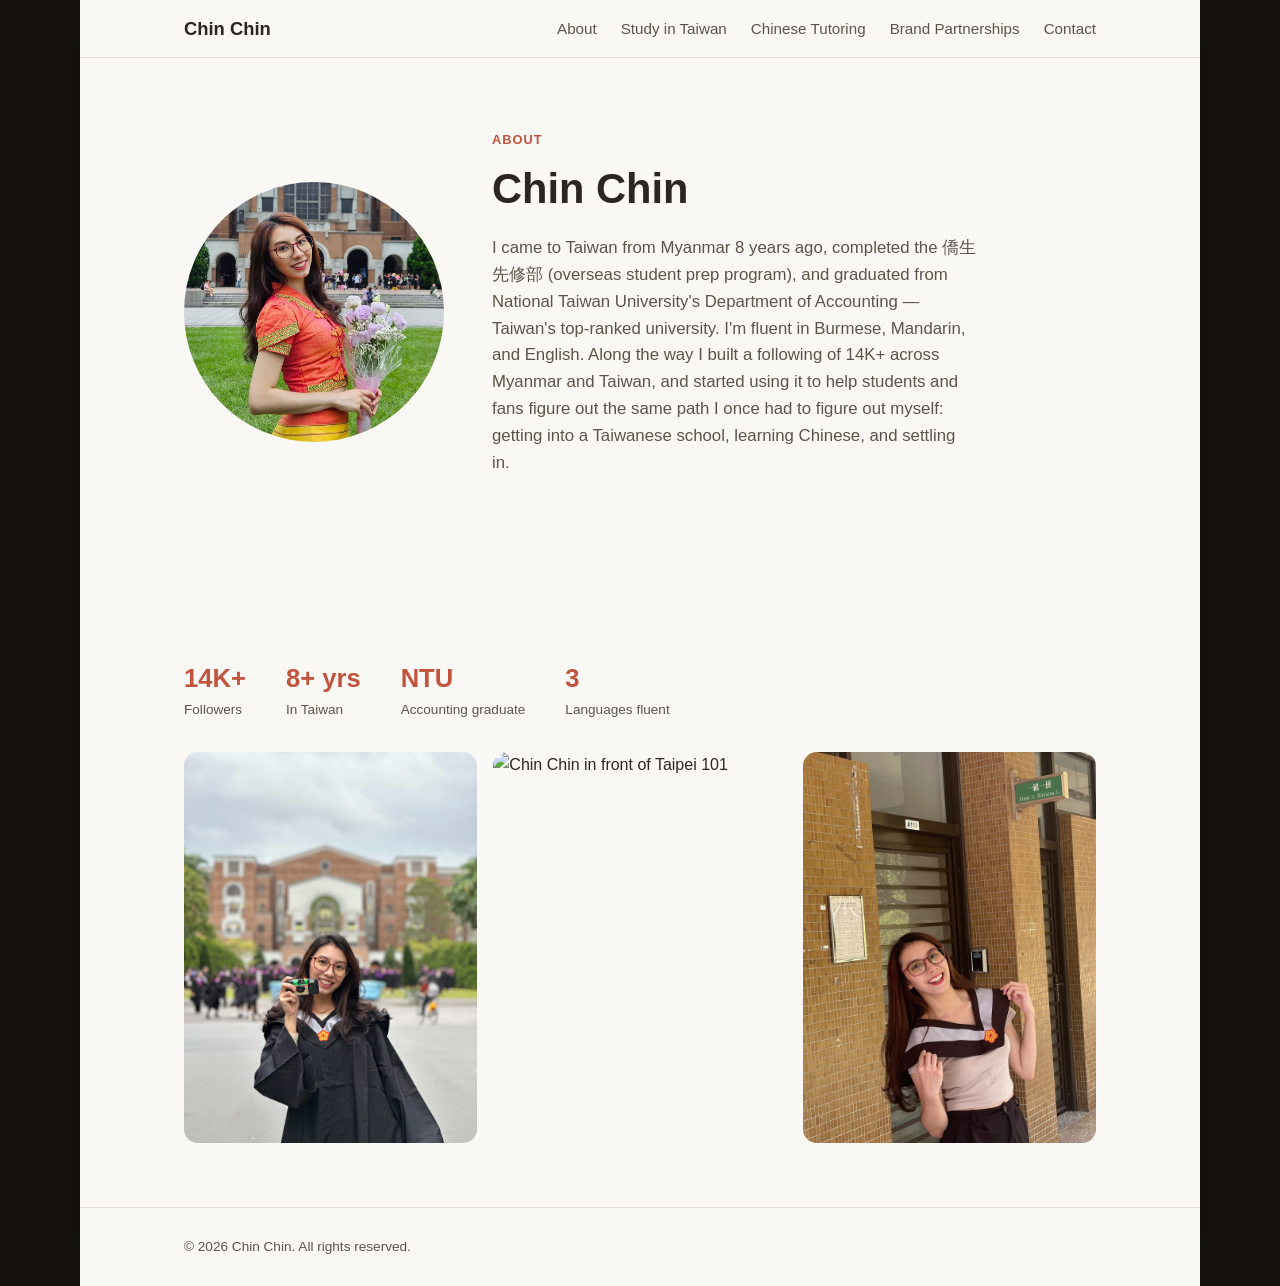
==== about.html @ 605bfd7a "Move full bio to a separate About page, trim homepage intro" ====
<!DOCTYPE html>
<html lang="en">
<head>
<meta charset="UTF-8">
<meta name="viewport" content="width=device-width, initial-scale=1.0">
<title>About Chin Chin | Chin Chin</title>
<meta name="description" content="About Chin Chin — Myanmar content creator based in Taiwan, National Taiwan University graduate, and guide for Myanmar students moving to Taiwan.">
<link rel="stylesheet" href="css/style.css">
</head>
<body>
<div class="page-shell">

<header class="site-header">
  <nav class="nav container">
    <a href="index.html" class="logo">Chin Chin</a>
    <button class="nav-toggle" id="navToggle" aria-label="Toggle menu">&#9776;</button>
    <ul class="nav-links" id="navLinks">
      <li><a href="about.html">About</a></li>
      <li><a href="index.html#study-abroad">Study in Taiwan</a></li>
      <li><a href="index.html#tutoring">Chinese Tutoring</a></li>
      <li><a href="index.html#partnerships">Brand Partnerships</a></li>
      <li><a href="index.html#contact">Contact</a></li>
    </ul>
  </nav>
</header>

<main>

  <!-- ABOUT HERO -->
  <section class="hero container">
    <img class="hero-photo" src="images/hero.jpg" alt="Chin Chin">
    <div class="hero-text">
      <p class="eyebrow">About</p>
      <h1>Chin Chin</h1>
      <p class="lead">
        I came to Taiwan from Myanmar 8 years ago, completed the 僑生先修部 (overseas
        student prep program), and graduated from National Taiwan University's
        Department of Accounting — Taiwan's top-ranked university. I'm fluent in
        Burmese, Mandarin, and English. Along the way I built a following of 14K+
        across Myanmar and Taiwan, and started using it to help students and fans
        figure out the same path I once had to figure out myself: getting into a
        Taiwanese school, learning Chinese, and settling in.
      </p>
    </div>
  </section>

  <!-- ABOUT DETAIL -->
  <section class="section container">
    <ul class="stat-row">
      <li><strong>14K+</strong><span>Followers</span></li>
      <li><strong>8+ yrs</strong><span>In Taiwan</span></li>
      <li><strong>NTU</strong><span>Accounting graduate</span></li>
      <li><strong>3</strong><span>Languages fluent</span></li>
    </ul>
    <div class="about-gallery">
      <img src="images/about-1.jpg" alt="Chin Chin at National Taiwan University on graduation day">
      <img src="images/about-2.jpg" alt="Chin Chin in front of Taipei 101">
      <img src="images/about-3.jpg" alt="Chin Chin at her senior high school">
    </div>
  </section>

</main>

<footer class="site-footer">
  <p class="container">&copy; <span id="year"></span> Chin Chin. All rights reserved.</p>
</footer>

</div>
<script src="js/main.js"></script>
</body>
</html>
---- css/style.css ----
:root {
  --color-bg: #faf8f5;
  --color-bg-alt: #f1ebe3;
  --color-ink: #2b2622;
  --color-ink-soft: #5c5449;
  --color-accent: #c1543c;
  --color-accent-soft: #e8c4b8;
  --color-border: #e4dcd0;
  --color-shell-bg: #17140f;
  --radius: 14px;
  --max-width: 960px;
  --shell-width: 1120px;
  --font: -apple-system, BlinkMacSystemFont, "Segoe UI", "Noto Sans TC", Roboto, sans-serif;
}

* { box-sizing: border-box; }

html, body {
  margin: 0;
  padding: 0;
}

body {
  font-family: var(--font);
  color: var(--color-ink);
  background: var(--color-shell-bg);
  line-height: 1.6;
}

.page-shell {
  max-width: var(--shell-width);
  margin: 0 auto;
  background: var(--color-bg);
  box-shadow: 0 0 80px rgba(0, 0, 0, 0.35);
}

.container {
  max-width: var(--max-width);
  margin: 0 auto;
  padding: 0 24px;
}

/* Header / nav */
.site-header {
  position: sticky;
  top: 0;
  background: rgba(250, 248, 245, 0.92);
  backdrop-filter: blur(6px);
  border-bottom: 1px solid var(--color-border);
  z-index: 10;
}

.nav {
  display: flex;
  align-items: center;
  justify-content: space-between;
  padding-top: 14px;
  padding-bottom: 14px;
}

.logo {
  font-weight: 700;
  font-size: 1.15rem;
  color: var(--color-ink);
  text-decoration: none;
}

.nav-links {
  list-style: none;
  display: flex;
  gap: 24px;
  margin: 0;
  padding: 0;
}

.nav-links a {
  color: var(--color-ink-soft);
  text-decoration: none;
  font-size: 0.95rem;
}

.nav-links a:hover { color: var(--color-accent); }

.nav-toggle {
  display: none;
  background: none;
  border: none;
  font-size: 1.4rem;
  cursor: pointer;
  color: var(--color-ink);
}

/* Hero */
.hero {
  display: flex;
  align-items: center;
  gap: 48px;
  padding: 72px 24px;
}

.hero-photo {
  flex: 0 0 260px;
  width: 260px;
  height: 260px;
  border-radius: 50%;
  object-fit: cover;
}

.about-gallery {
  display: flex;
  gap: 16px;
  margin-top: 32px;
}

.about-gallery img {
  flex: 1;
  width: 100%;
  min-width: 0;
  aspect-ratio: 3 / 4;
  object-fit: cover;
  object-position: top;
  border-radius: var(--radius);
}

@media (max-width: 720px) {
  .about-gallery {
    gap: 8px;
  }
}

.hero-text { flex: 1; min-width: 0; }

.eyebrow {
  text-transform: uppercase;
  letter-spacing: 0.08em;
  font-size: 0.8rem;
  color: var(--color-accent);
  font-weight: 600;
  margin: 0 0 12px;
}

h1 {
  font-size: clamp(1.8rem, 3.5vw, 2.6rem);
  line-height: 1.25;
  margin: 0 0 20px;
}

.lead {
  font-size: 1.05rem;
  color: var(--color-ink-soft);
  max-width: 52ch;
}

.cta-row {
  display: flex;
  gap: 14px;
  margin-top: 28px;
  flex-wrap: wrap;
}

.btn {
  display: inline-block;
  padding: 12px 22px;
  border-radius: 999px;
  text-decoration: none;
  font-weight: 600;
  font-size: 0.95rem;
  transition: transform 0.15s ease, box-shadow 0.15s ease;
}

.btn:hover { transform: translateY(-1px); }

.btn-primary {
  background: var(--color-accent);
  color: #fff;
}

.btn-secondary {
  background: transparent;
  color: var(--color-accent);
  border: 1.5px solid var(--color-accent);
}

/* Sections */
.section {
  padding: 64px 24px;
}

.section.alt {
  background: var(--color-bg-alt);
  border-radius: var(--radius);
}

.section h2 {
  font-size: 1.6rem;
  margin: 0 0 16px;
}

.section p {
  color: var(--color-ink-soft);
  max-width: 65ch;
}

/* Placeholder blocks (stand in for real photos) */
.placeholder-box {
  background: linear-gradient(135deg, var(--color-accent-soft), var(--color-bg-alt));
  display: flex;
  align-items: center;
  justify-content: center;
  text-align: center;
  color: var(--color-ink-soft);
  font-size: 0.85rem;
  padding: 12px;
}

/* Stats */
.stat-row {
  list-style: none;
  display: flex;
  gap: 40px;
  padding: 0;
  margin: 28px 0 0;
  flex-wrap: wrap;
}

.stat-row li {
  display: flex;
  flex-direction: column;
}

.stat-row strong {
  font-size: 1.6rem;
  color: var(--color-accent);
}

.stat-row span {
  font-size: 0.85rem;
  color: var(--color-ink-soft);
}

/* Form embed placeholder */
.form-embed {
  margin-top: 24px;
  border: 1.5px dashed var(--color-border);
  border-radius: var(--radius);
  padding: 32px;
  background: #fff;
}

.form-placeholder-note {
  margin: 0;
  color: var(--color-ink-soft);
  font-style: italic;
  text-align: center;
}

/* Form embed with a real Google Form loaded */
.form-embed.has-form {
  border-style: solid;
  padding: 0;
  overflow: hidden;
}

.form-embed.has-form iframe {
  display: block;
  width: 100%;
  border: none;
}

/* Contact links */
.contact-links {
  list-style: none;
  padding: 0;
  display: flex;
  gap: 20px;
  flex-wrap: wrap;
}

.contact-links a {
  color: var(--color-accent);
  text-decoration: none;
  font-weight: 600;
}

/* Footer */
.site-footer {
  border-top: 1px solid var(--color-border);
  padding: 28px 0;
  color: var(--color-ink-soft);
  font-size: 0.85rem;
}

/* Responsive */
@media (max-width: 720px) {
  .hero {
    flex-direction: column;
    text-align: center;
    padding: 48px 24px;
  }

  .cta-row { justify-content: center; }

  .nav-toggle { display: block; }

  .nav-links {
    display: none;
    position: absolute;
    top: 100%;
    left: 0;
    right: 0;
    background: var(--color-bg);
    flex-direction: column;
    padding: 16px 24px;
    border-bottom: 1px solid var(--color-border);
  }

  .nav-links.open { display: flex; }

  .stat-row { gap: 28px; }
}
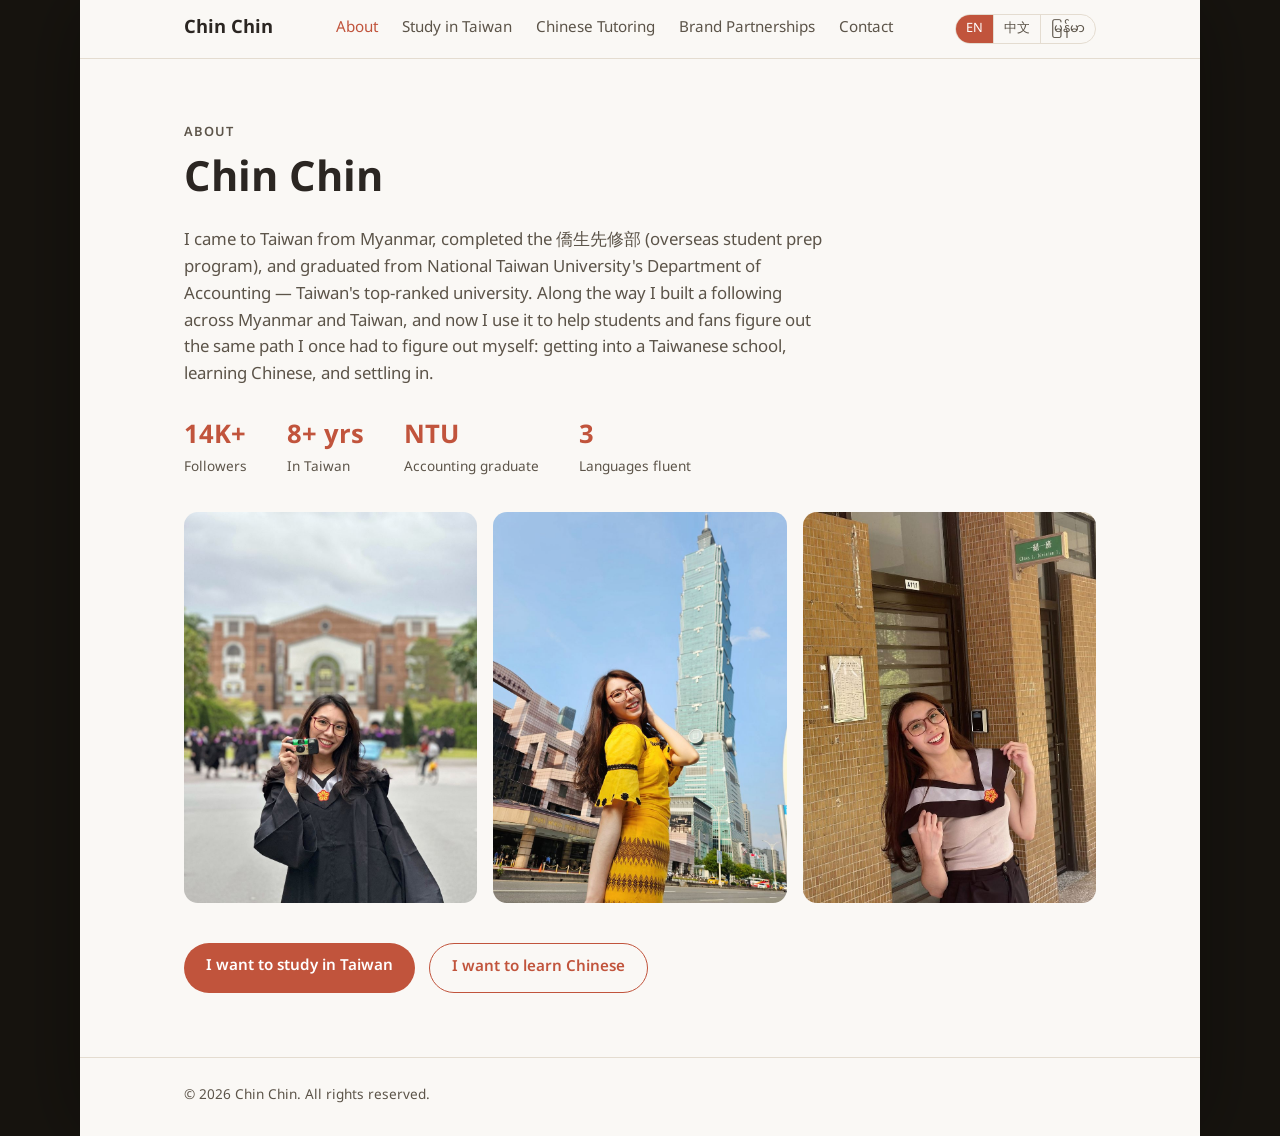
==== commit c67fde51: "Chin Chin site: trilingual (EN/中文/မြန်မာ), compressed photos, share previews Co-Authored-By: Claude " ====
--- a/about.html
+++ b/about.html
@@ -3,8 +3,21 @@
 <head>
 <meta charset="UTF-8">
 <meta name="viewport" content="width=device-width, initial-scale=1.0">
-<title>About Chin Chin | Chin Chin</title>
-<meta name="description" content="About Chin Chin — Myanmar content creator based in Taiwan, National Taiwan University graduate, and guide for Myanmar students moving to Taiwan.">
+<title data-i18n="meta.aboutTitle">About Chin Chin | Chin Chin</title>
+<meta name="description" data-i18n-content="meta.aboutDesc" content="About Chin Chin — Myanmar content creator based in Taiwan, National Taiwan University graduate, and guide for Myanmar students moving to Taiwan.">
+<meta property="og:type" content="profile">
+<meta property="og:site_name" content="Chin Chin">
+<meta property="og:title" content="About Chin Chin">
+<meta property="og:description" content="Myanmar content creator based in Taiwan and National Taiwan University graduate, helping Myanmar students move to Taiwan.">
+<meta property="og:url" content="https://lai2570.github.io/ching-ching-site/about.html">
+<meta property="og:image" content="https://lai2570.github.io/ching-ching-site/images/og.jpg">
+<meta property="og:image:width" content="1200">
+<meta property="og:image:height" content="630">
+<meta name="twitter:card" content="summary_large_image">
+<link rel="icon" href="images/favicon.svg" type="image/svg+xml">
+<link rel="preconnect" href="https://fonts.googleapis.com">
+<link rel="preconnect" href="https://fonts.gstatic.com" crossorigin>
+<link rel="stylesheet" href="https://fonts.googleapis.com/css2?family=Noto+Sans+Myanmar:wght@400;600;700&display=swap">
 <link rel="stylesheet" href="css/style.css">
 </head>
 <body>
@@ -13,59 +26,63 @@
 <header class="site-header">
   <nav class="nav container">
     <a href="index.html" class="logo">Chin Chin</a>
-    <button class="nav-toggle" id="navToggle" aria-label="Toggle menu">&#9776;</button>
     <ul class="nav-links" id="navLinks">
-      <li><a href="about.html">About</a></li>
-      <li><a href="index.html#study-abroad">Study in Taiwan</a></li>
-      <li><a href="index.html#tutoring">Chinese Tutoring</a></li>
-      <li><a href="index.html#partnerships">Brand Partnerships</a></li>
-      <li><a href="index.html#contact">Contact</a></li>
+      <li><a href="about.html" aria-current="page" data-i18n="nav.about">About</a></li>
+      <li><a href="index.html#study-abroad" data-i18n="nav.study">Study in Taiwan</a></li>
+      <li><a href="index.html#tutoring" data-i18n="nav.tutoring">Chinese Tutoring</a></li>
+      <li><a href="index.html#partnerships" data-i18n="nav.partnerships">Brand Partnerships</a></li>
+      <li><a href="index.html#contact" data-i18n="nav.contact">Contact</a></li>
     </ul>
+    <div class="nav-tools">
+      <div class="lang-switch" role="group" aria-label="Language">
+        <button type="button" data-lang="en" lang="en">EN</button>
+        <button type="button" data-lang="zh" lang="zh-Hant">中文</button>
+        <button type="button" data-lang="my" lang="my">မြန်မာ</button>
+      </div>
+      <button class="nav-toggle" id="navToggle" aria-label="Toggle menu" aria-expanded="false" aria-controls="navLinks">&#9776;</button>
+    </div>
   </nav>
 </header>
 
 <main>
 
-  <!-- ABOUT HERO -->
-  <section class="hero container">
-    <img class="hero-photo" src="images/hero.jpg" alt="Chin Chin">
-    <div class="hero-text">
-      <p class="eyebrow">About</p>
-      <h1>Chin Chin</h1>
-      <p class="lead">
-        I came to Taiwan from Myanmar 8 years ago, completed the 僑生先修部 (overseas
-        student prep program), and graduated from National Taiwan University's
-        Department of Accounting — Taiwan's top-ranked university. I'm fluent in
-        Burmese, Mandarin, and English. Along the way I built a following of 14K+
-        across Myanmar and Taiwan, and started using it to help students and fans
-        figure out the same path I once had to figure out myself: getting into a
-        Taiwanese school, learning Chinese, and settling in.
-      </p>
-    </div>
-  </section>
-
-  <!-- ABOUT DETAIL -->
-  <section class="section container">
+  <!-- ABOUT INTRO (photos live in the gallery below, stats in the stat row) -->
+  <section class="section container about-intro">
+    <p class="eyebrow" data-i18n="about.eyebrow">About</p>
+    <h1>Chin Chin</h1>
+    <p class="lead" data-i18n="about.lead">
+      I came to Taiwan from Myanmar, completed the 僑生先修部 (overseas student
+      prep program), and graduated from National Taiwan University's Department
+      of Accounting — Taiwan's top-ranked university. Along the way I built a
+      following across Myanmar and Taiwan, and now I use it to help students and
+      fans figure out the same path I once had to figure out myself: getting into
+      a Taiwanese school, learning Chinese, and settling in.
+    </p>
     <ul class="stat-row">
-      <li><strong>14K+</strong><span>Followers</span></li>
-      <li><strong>8+ yrs</strong><span>In Taiwan</span></li>
-      <li><strong>NTU</strong><span>Accounting graduate</span></li>
-      <li><strong>3</strong><span>Languages fluent</span></li>
+      <li><strong>14K+</strong><span data-i18n="stat.followers">Followers</span></li>
+      <li><strong data-i18n="stat.yearsValue">8+ yrs</strong><span data-i18n="stat.years">In Taiwan</span></li>
+      <li><strong data-i18n="stat.ntuValue">NTU</strong><span data-i18n="stat.ntu">Accounting graduate</span></li>
+      <li><strong data-i18n="stat.langValue">3</strong><span data-i18n="stat.languages">Languages fluent</span></li>
     </ul>
     <div class="about-gallery">
-      <img src="images/about-1.jpg" alt="Chin Chin at National Taiwan University on graduation day">
-      <img src="images/about-2.jpg" alt="Chin Chin in front of Taipei 101">
-      <img src="images/about-3.jpg" alt="Chin Chin at her senior high school">
+      <img src="images/about-1.jpg" width="900" height="1200" loading="lazy" data-i18n-alt="alt.ntu" alt="Chin Chin at National Taiwan University on graduation day">
+      <img src="images/about-2.jpg" width="900" height="1200" loading="lazy" data-i18n-alt="alt.taipei101" alt="Chin Chin in front of Taipei 101">
+      <img src="images/about-3.jpg" width="865" height="1200" loading="lazy" data-i18n-alt="alt.highschool" alt="Chin Chin at her senior high school">
+    </div>
+    <div class="cta-row">
+      <a href="index.html#study-abroad" class="btn btn-primary" data-i18n="hero.ctaStudy">I want to study in Taiwan</a>
+      <a href="index.html#tutoring" class="btn btn-secondary" data-i18n="hero.ctaTutoring">I want to learn Chinese</a>
     </div>
   </section>
 
 </main>
 
 <footer class="site-footer">
-  <p class="container">&copy; <span id="year"></span> Chin Chin. All rights reserved.</p>
+  <p class="container">&copy; <span id="year"></span> Chin Chin. <span data-i18n="footer.rights">All rights reserved.</span></p>
 </footer>
 
 </div>
+<script src="js/i18n.js"></script>
 <script src="js/main.js"></script>
 </body>
 </html>
--- a/css/style.css
+++ b/css/style.css
@@ -10,7 +10,7 @@
   --radius: 14px;
   --max-width: 960px;
   --shell-width: 1120px;
-  --font: -apple-system, BlinkMacSystemFont, "Segoe UI", "Noto Sans TC", Roboto, sans-serif;
+  --font: -apple-system, BlinkMacSystemFont, "Segoe UI", "Noto Sans TC", "Noto Sans Myanmar", "Myanmar Text", Roboto, sans-serif;
 }
 
 * { box-sizing: border-box; }
@@ -26,6 +26,14 @@
   background: var(--color-shell-bg);
   line-height: 1.6;
 }
+
+/* Burmese script has tall stacked marks; give it more room */
+:lang(my) body,
+body:lang(my) { line-height: 1.9; }
+:lang(my) h1 { line-height: 1.6; font-size: clamp(1.5rem, 3vw, 2.1rem); }
+:lang(my) .section h2 { line-height: 1.6; }
+:lang(my) .nav-links { gap: 18px; }
+:lang(my) .nav-links a { font-size: 0.88rem; }
 
 .page-shell {
   max-width: var(--shell-width);
@@ -54,6 +62,7 @@
   display: flex;
   align-items: center;
   justify-content: space-between;
+  gap: 24px;
   padding-top: 14px;
   padding-bottom: 14px;
 }
@@ -79,7 +88,39 @@
   font-size: 0.95rem;
 }
 
-.nav-links a:hover { color: var(--color-accent); }
+.nav-links a:hover,
+.nav-links a[aria-current="page"] { color: var(--color-accent); }
+
+.nav-tools {
+  display: flex;
+  align-items: center;
+  gap: 8px;
+}
+
+.lang-switch {
+  display: flex;
+  border: 1px solid var(--color-border);
+  border-radius: 999px;
+  overflow: hidden;
+}
+
+.lang-switch button {
+  background: none;
+  border: none;
+  padding: 4px 10px;
+  font: inherit;
+  font-size: 0.8rem;
+  line-height: 1.6;
+  color: var(--color-ink-soft);
+  cursor: pointer;
+}
+
+.lang-switch button + button { border-left: 1px solid var(--color-border); }
+
+.lang-switch button[aria-pressed="true"] {
+  background: var(--color-accent);
+  color: #fff;
+}
 
 .nav-toggle {
   display: none;
@@ -115,6 +156,7 @@
 .about-gallery img {
   flex: 1;
   width: 100%;
+  height: auto;
   min-width: 0;
   aspect-ratio: 3 / 4;
   object-fit: cover;
@@ -201,18 +243,6 @@
   max-width: 65ch;
 }
 
-/* Placeholder blocks (stand in for real photos) */
-.placeholder-box {
-  background: linear-gradient(135deg, var(--color-accent-soft), var(--color-bg-alt));
-  display: flex;
-  align-items: center;
-  justify-content: center;
-  text-align: center;
-  color: var(--color-ink-soft);
-  font-size: 0.85rem;
-  padding: 12px;
-}
-
 /* Stats */
 .stat-row {
   list-style: none;
@@ -247,13 +277,6 @@
   background: #fff;
 }
 
-.form-placeholder-note {
-  margin: 0;
-  color: var(--color-ink-soft);
-  font-style: italic;
-  text-align: center;
-}
-
 /* Form embed with a real Google Form loaded */
 .form-embed.has-form {
   border-style: solid;
@@ -267,6 +290,15 @@
   border: none;
 }
 
+.form-fallback { font-size: 0.9rem; }
+
+.form-fallback a,
+.hero-more a { color: var(--color-accent); }
+
+.hero-more { margin: 20px 0 0; }
+
+.about-intro .cta-row { margin-top: 40px; }
+
 /* Contact links */
 .contact-links {
   list-style: none;
@@ -291,15 +323,7 @@
 }
 
 /* Responsive */
-@media (max-width: 720px) {
-  .hero {
-    flex-direction: column;
-    text-align: center;
-    padding: 48px 24px;
-  }
-
-  .cta-row { justify-content: center; }
-
+@media (max-width: 900px) {
   .nav-toggle { display: block; }
 
   .nav-links {
@@ -310,11 +334,22 @@
     right: 0;
     background: var(--color-bg);
     flex-direction: column;
+    gap: 14px;
     padding: 16px 24px;
     border-bottom: 1px solid var(--color-border);
   }
 
   .nav-links.open { display: flex; }
+}
+
+@media (max-width: 720px) {
+  .hero {
+    flex-direction: column;
+    text-align: center;
+    padding: 48px 24px;
+  }
+
+  .hero .cta-row { justify-content: center; }
 
   .stat-row { gap: 28px; }
 }
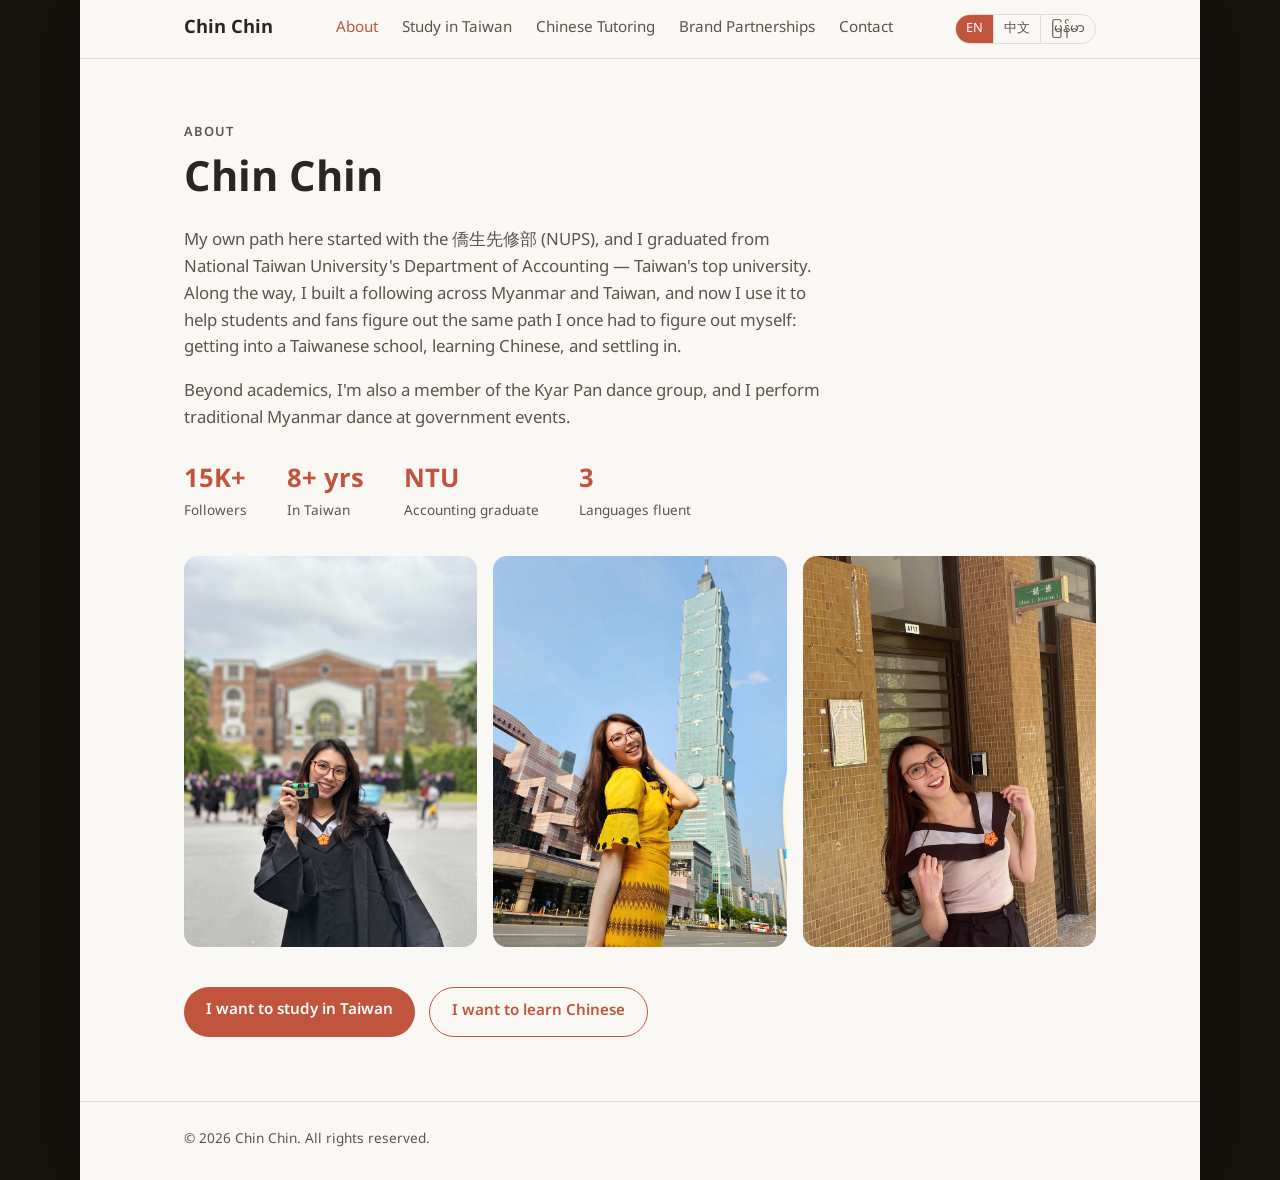
==== commit 43b75d4d: "Update homepage intro and About bio, add dance group paragraph Co-Authored-By: Claude Opus 5.5 <nore" ====
--- a/about.html
+++ b/about.html
@@ -51,15 +51,13 @@
     <p class="eyebrow" data-i18n="about.eyebrow">About</p>
     <h1>Chin Chin</h1>
     <p class="lead" data-i18n="about.lead">
-      I came to Taiwan from Myanmar, completed the 僑生先修部 (overseas student
-      prep program), and graduated from National Taiwan University's Department
-      of Accounting — Taiwan's top-ranked university. Along the way I built a
-      following across Myanmar and Taiwan, and now I use it to help students and
-      fans figure out the same path I once had to figure out myself: getting into
-      a Taiwanese school, learning Chinese, and settling in.
+      My own path here started with the 僑生先修部 (NUPS), and I graduated from National Taiwan University's Department of Accounting — Taiwan's top university. Along the way, I built a following across Myanmar and Taiwan, and now I use it to help students and fans figure out the same path I once had to figure out myself: getting into a Taiwanese school, learning Chinese, and settling in.
+    </p>
+    <p class="lead" data-i18n="about.dance">
+      Beyond academics, I'm also a member of the Kyar Pan dance group, and I perform traditional Myanmar dance at government events.
     </p>
     <ul class="stat-row">
-      <li><strong>14K+</strong><span data-i18n="stat.followers">Followers</span></li>
+      <li><strong data-i18n="stat.followersValue">15K+</strong><span data-i18n="stat.followers">Followers</span></li>
       <li><strong data-i18n="stat.yearsValue">8+ yrs</strong><span data-i18n="stat.years">In Taiwan</span></li>
       <li><strong data-i18n="stat.ntuValue">NTU</strong><span data-i18n="stat.ntu">Accounting graduate</span></li>
       <li><strong data-i18n="stat.langValue">3</strong><span data-i18n="stat.languages">Languages fluent</span></li>
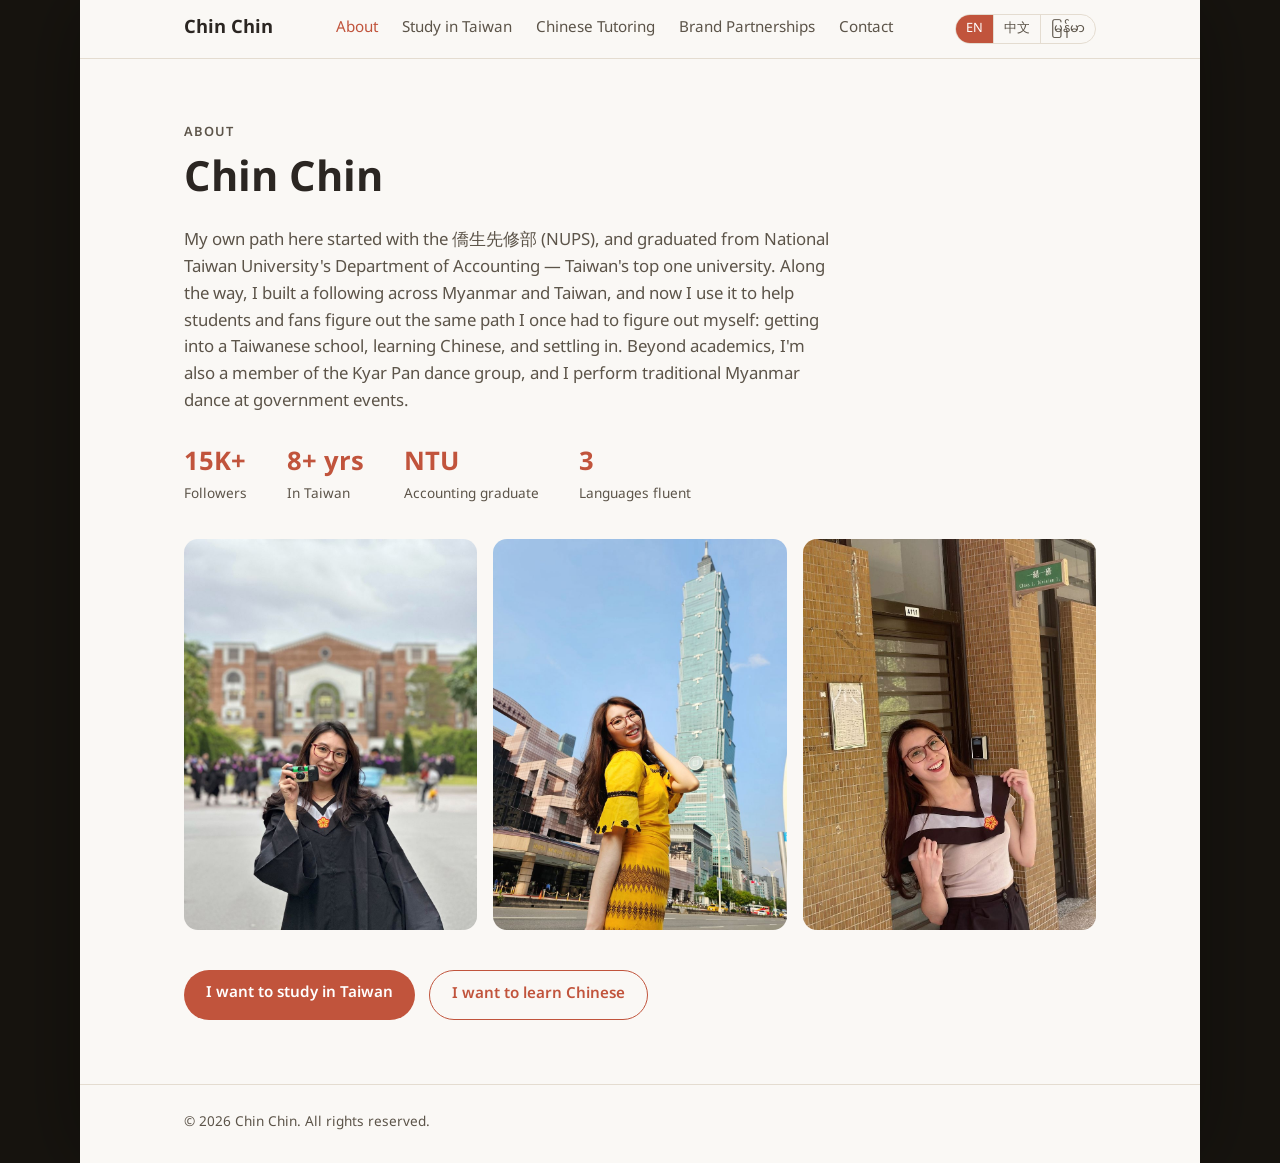
==== commit e1842caf: "Sync site text with Google Sheet edits, fold dance sentence into About bio Co-Authored-By: Claude Op" ====
--- a/about.html
+++ b/about.html
@@ -51,10 +51,7 @@
     <p class="eyebrow" data-i18n="about.eyebrow">About</p>
     <h1>Chin Chin</h1>
     <p class="lead" data-i18n="about.lead">
-      My own path here started with the 僑生先修部 (NUPS), and I graduated from National Taiwan University's Department of Accounting — Taiwan's top university. Along the way, I built a following across Myanmar and Taiwan, and now I use it to help students and fans figure out the same path I once had to figure out myself: getting into a Taiwanese school, learning Chinese, and settling in.
-    </p>
-    <p class="lead" data-i18n="about.dance">
-      Beyond academics, I'm also a member of the Kyar Pan dance group, and I perform traditional Myanmar dance at government events.
+      My own path here started with the 僑生先修部 (NUPS), and graduated from National Taiwan University's Department of Accounting — Taiwan's top one university. Along the way, I built a following across Myanmar and Taiwan, and now I use it to help students and fans figure out the same path I once had to figure out myself: getting into a Taiwanese school, learning Chinese, and settling in. Beyond academics, I'm also a member of the Kyar Pan dance group, and I perform traditional Myanmar dance at government events.
     </p>
     <ul class="stat-row">
       <li><strong data-i18n="stat.followersValue">15K+</strong><span data-i18n="stat.followers">Followers</span></li>
